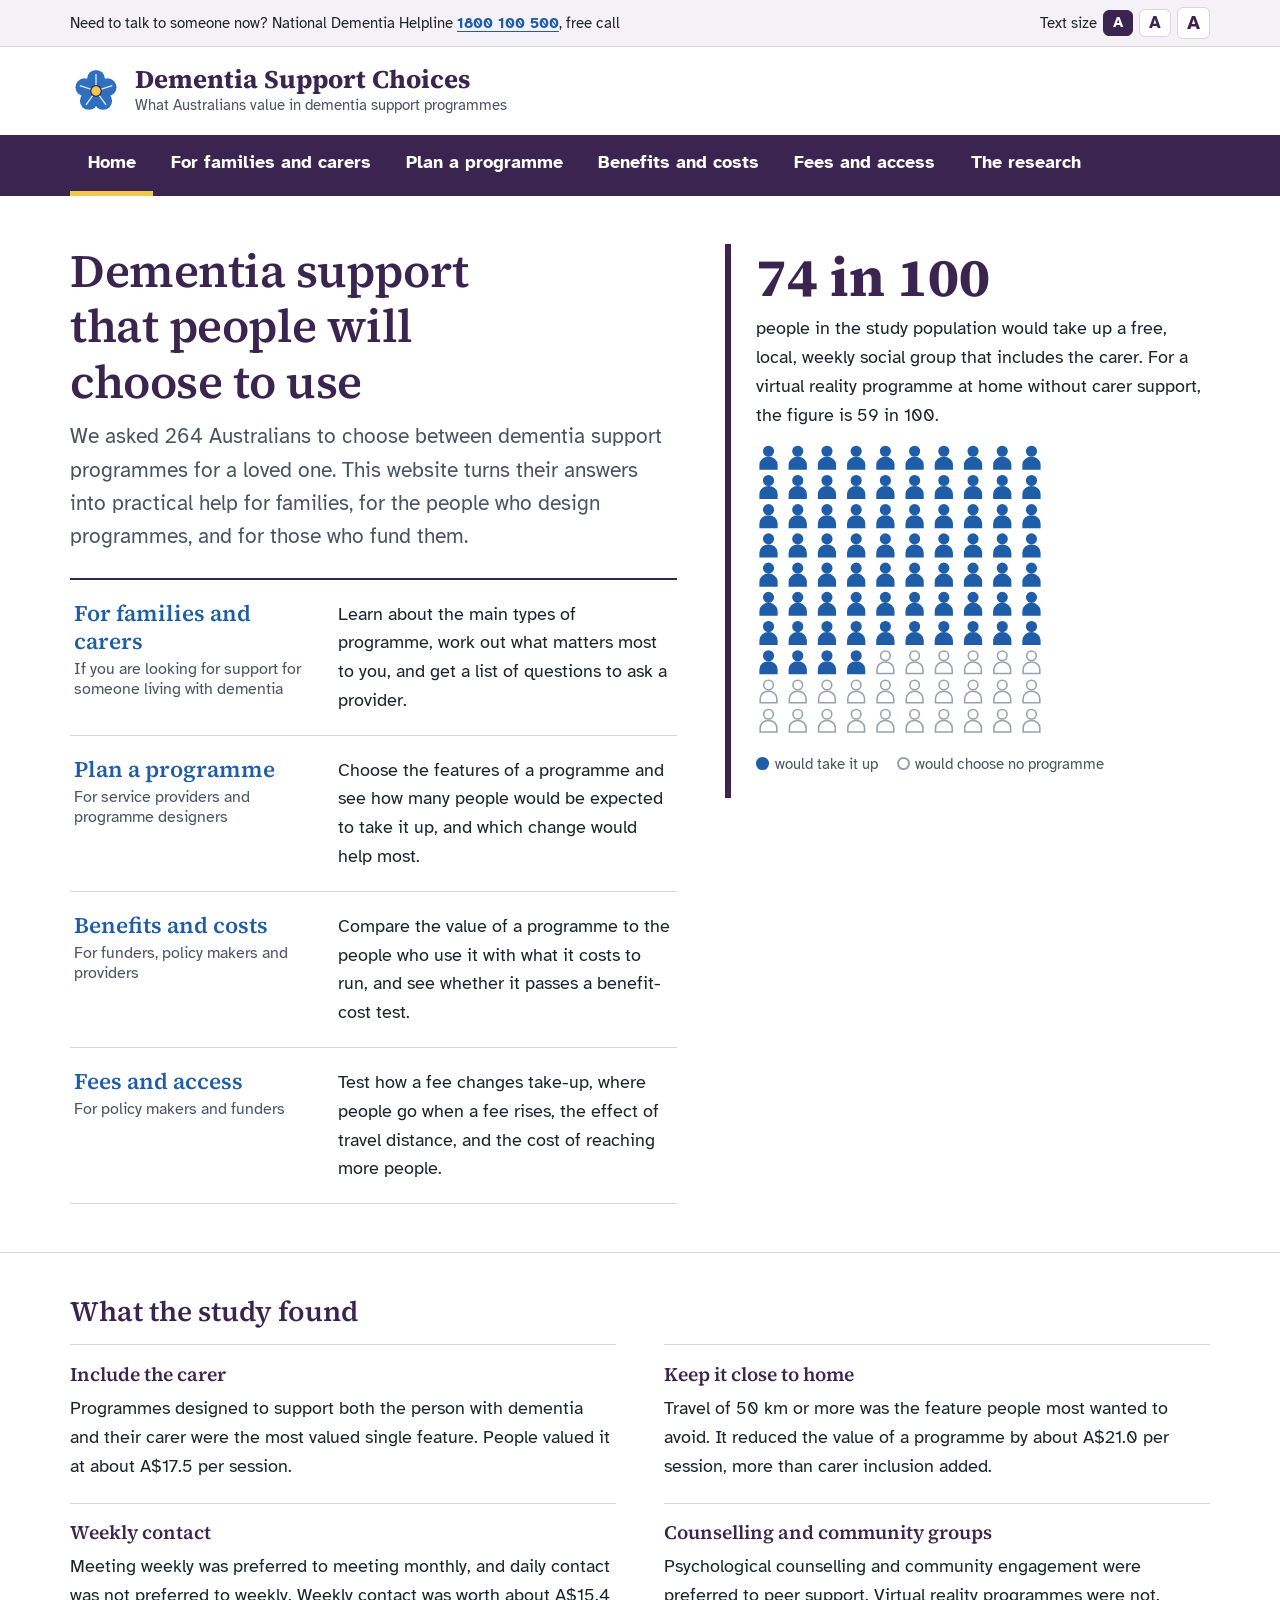
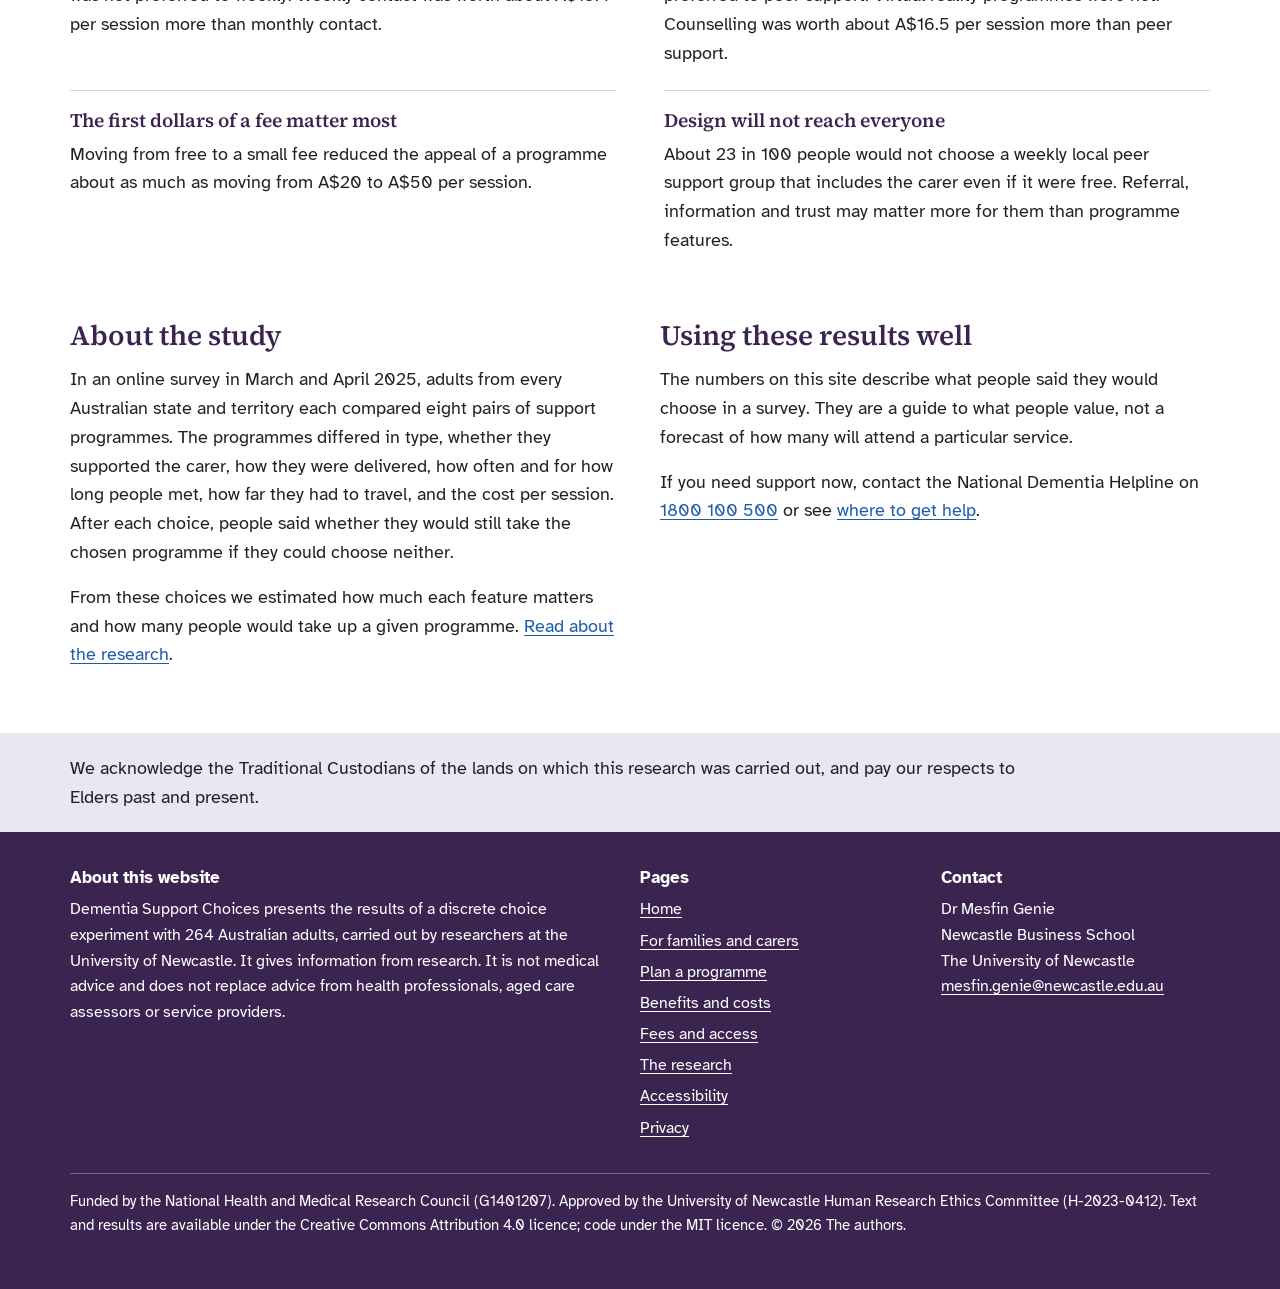
==== index.html @ 5037067f "Add files via upload" ====
<!doctype html>
<html lang="en-AU">
<head>
  <meta charset="utf-8">
  <meta name="viewport" content="width=device-width, initial-scale=1">
  <title>Dementia Support Choices</title>
  <meta name="description" content="Results from an Australian study of what people value in dementia support programmes, with tools for families, service providers and policy makers.">
  <meta name="theme-color" content="#3b2550">
  <meta property="og:title" content="Dementia Support Choices">
  <meta property="og:description" content="Results from an Australian study of what people value in dementia support programmes, with tools for families, service providers and policy makers.">
  <meta property="og:type" content="website">
  <link rel="icon" href="assets/img/favicon.svg" type="image/svg+xml">
  <link rel="preload" href="assets/fonts/atkinson-hyperlegible-latin-400-normal.woff2" as="font" type="font/woff2" crossorigin>
  <link rel="stylesheet" href="assets/css/site.css">
</head>
<body>
  <a class="skip" href="#content">Skip to main content</a>
  <div class="helpbar">
    <div class="wrap">
      <span>Need to talk to someone now? National Dementia Helpline <a href="tel:1800100500">1800 100 500</a>, free call</span>
      <div class="textsize" role="group" aria-label="Text size">
        <span>Text size</span>
        <button type="button" data-size="standard" aria-pressed="true" aria-label="Standard text size">A</button>
        <button type="button" data-size="large" aria-pressed="false" aria-label="Larger text">A</button>
        <button type="button" data-size="largest" aria-pressed="false" aria-label="Largest text">A</button>
      </div>
    </div>
  </div>
  <header class="masthead">
    <div class="wrap">
      <a class="brand" href="index.html">
        <svg xmlns="http://www.w3.org/2000/svg" viewBox="0 0 64 64" aria-hidden="true" focusable="false">
  <g transform="translate(32 32)">
    <g fill="#2f6fbf">
      <circle cx="0" cy="-15" r="11"/>
      <circle cx="14.27" cy="-4.64" r="11"/>
      <circle cx="8.82" cy="12.14" r="11"/>
      <circle cx="-8.82" cy="12.14" r="11"/>
      <circle cx="-14.27" cy="-4.64" r="11"/>
    </g>
    <g stroke="#ffffff" stroke-width="1.6" fill="none" opacity="0.85">
      <path d="M0 -6 L0 -21"/><path d="M5.7 -1.9 L20 -6.5"/><path d="M3.5 4.9 L12.3 17"/><path d="M-3.5 4.9 L-12.3 17"/><path d="M-5.7 -1.9 L-20 -6.5"/>
    </g>
    <circle r="6.5" fill="#f2c94c" stroke="#3b2550" stroke-width="1.5"/>
  </g>
</svg>

        <span><span class="brand-name">Dementia Support Choices</span>
        <span class="brand-sub">What Australians value in dementia support programmes</span></span>
      </a>
    </div>
  </header>
  <nav class="mainnav" aria-label="Main">
    <div class="wrap">
      <ul>
        <li><a href="index.html" aria-current="page">Home</a></li>
        <li><a href="families.html">For families and carers</a></li>
        <li><a href="plan.html">Plan a programme</a></li>
        <li><a href="value.html">Benefits and costs</a></li>
        <li><a href="fees.html">Fees and access</a></li>
        <li><a href="research.html">The research</a></li>
      </ul>
    </div>
  </nav>
  <main id="content" tabindex="-1">
    <noscript><div class="wrap"><p class="noscript">The calculators on this site need JavaScript. The written information can be read without it.</p></div></noscript>
    <div class="hero">
      <div class="wrap">
        <div>
          <h1>Dementia support that people will choose to use</h1>
          <p class="lead">We asked 264 Australians to choose between dementia support programmes for a loved one. This website turns their answers into practical help for families, for the people who design programmes, and for those who fund them.</p>
          <ul class="paths">
            <li><a href="families.html"><span class="path-title">For families and carers<span class="path-who">If you are looking for support for someone living with dementia</span></span><span>Learn about the main types of programme, work out what matters most to you, and get a list of questions to ask a provider.</span></a></li>
            <li><a href="plan.html"><span class="path-title">Plan a programme<span class="path-who">For service providers and programme designers</span></span><span>Choose the features of a programme and see how many people would be expected to take it up, and which change would help most.</span></a></li>
            <li><a href="value.html"><span class="path-title">Benefits and costs<span class="path-who">For funders, policy makers and providers</span></span><span>Compare the value of a programme to the people who use it with what it costs to run, and see whether it passes a benefit-cost test.</span></a></li>
            <li><a href="fees.html"><span class="path-title">Fees and access<span class="path-who">For policy makers and funders</span></span><span>Test how a fee changes take-up, where people go when a fee rises, the effect of travel distance, and the cost of reaching more people.</span></a></li>
          </ul>
        </div>
        <div class="hero-figure" aria-live="polite">
          <div class="figure-number" id="hero-number">&nbsp;</div>
          <p id="hero-text">Loading the study results.</p>
          <div id="hero-array"></div>
          <p class="icon-key"><span class="yes">would take it up</span><span class="no">would choose no programme</span></p>
        </div>
      </div>
    </div>
    <div class="wrap">
      <h2>What the study found</h2>
      <div class="findings" id="findings">
        <div class="finding"><h3>Include the carer</h3><p>Programmes designed to support both the person with dementia and their carer were the most valued single feature.</p></div>
        <div class="finding"><h3>Keep it close to home</h3><p>Travel of 50 km or more was the feature people most wanted to avoid.</p></div>
        <div class="finding"><h3>Weekly contact</h3><p>Meeting weekly was preferred to meeting monthly, and daily contact was not preferred to weekly.</p></div>
        <div class="finding"><h3>Counselling and community groups</h3><p>Psychological counselling and community engagement were preferred to peer support. Virtual reality programmes were not.</p></div>
        <div class="finding"><h3>The first dollars of a fee matter most</h3><p>Moving from free to a small fee reduced the appeal of a programme about as much as moving from A$20 to A$50 per session.</p></div>
        <div class="finding"><h3>Design will not reach everyone</h3><p>About one in five people would not choose a programme even if it were free, whatever its features.</p></div>
      </div>
      <div class="twocol">
        <div class="prose">
          <h2>About the study</h2>
          <p>In an online survey in March and April 2025, adults from every Australian state and territory each compared eight pairs of support programmes. The programmes differed in type, whether they supported the carer, how they were delivered, how often and for how long people met, how far they had to travel, and the cost per session. After each choice, people said whether they would still take the chosen programme if they could choose neither.</p>
          <p>From these choices we estimated how much each feature matters and how many people would take up a given programme. <a href="research.html">Read about the research</a>.</p>
        </div>
        <div class="prose">
          <h2>Using these results well</h2>
          <p>The numbers on this site describe what people said they would choose in a survey. They are a guide to what people value, not a forecast of how many will attend a particular service.</p>
          <p>If you need support now, contact the National Dementia Helpline on <a href="tel:1800100500">1800 100 500</a> or see <a href="families.html#help">where to get help</a>.</p>
        </div>
      </div>
    </div>
  </main>
  <div class="acknowledgement">
    <div class="wrap">
      <p>We acknowledge the Traditional Custodians of the lands on which this research was carried out, and pay our respects to Elders past and present.</p>
    </div>
  </div>
  <footer class="site">
    <div class="wrap">
      <div>
        <h2>About this website</h2>
        <p>Dementia Support Choices presents the results of a discrete choice experiment with 264 Australian adults, carried out by researchers at the University of Newcastle. It gives information from research. It is not medical advice and does not replace advice from health professionals, aged care assessors or service providers.</p>
      </div>
      <div>
        <h2>Pages</h2>
        <ul>
          <li><a href="index.html">Home</a></li>
          <li><a href="families.html">For families and carers</a></li>
          <li><a href="plan.html">Plan a programme</a></li>
          <li><a href="value.html">Benefits and costs</a></li>
          <li><a href="fees.html">Fees and access</a></li>
          <li><a href="research.html">The research</a></li>
          <li><a href="accessibility.html">Accessibility</a></li>
          <li><a href="privacy.html">Privacy</a></li>
        </ul>
      </div>
      <div>
        <h2>Contact</h2>
        <p>Dr Mesfin Genie<br>Newcastle Business School<br>The University of Newcastle<br><a href="mailto:mesfin.genie@newcastle.edu.au">mesfin.genie@newcastle.edu.au</a></p>
      </div>
      <p class="legal">Funded by the National Health and Medical Research Council (G1401207). Approved by the University of Newcastle Human Research Ethics Committee (H-2023-0412). Text and results are available under the Creative Commons Attribution 4.0 licence; code under the MIT licence. &copy; <span data-year>2026</span> The authors.</p>
    </div>
  </footer>
  <script type="module" src="assets/js/home.js"></script>
</body>
</html>
---- assets/css/site.css ----
/* Dementia Support Choices
   Type: Atkinson Hyperlegible (body, designed for low-vision readers) and
   Source Serif 4 (headings). Both self-hosted under the SIL Open Font Licence. */

@font-face { font-family: "Atkinson Hyperlegible"; font-style: normal; font-weight: 400; font-display: swap;
  src: url("../fonts/atkinson-hyperlegible-latin-400-normal.woff2") format("woff2"); }
@font-face { font-family: "Atkinson Hyperlegible"; font-style: italic; font-weight: 400; font-display: swap;
  src: url("../fonts/atkinson-hyperlegible-latin-400-italic.woff2") format("woff2"); }
@font-face { font-family: "Atkinson Hyperlegible"; font-style: normal; font-weight: 700; font-display: swap;
  src: url("../fonts/atkinson-hyperlegible-latin-700-normal.woff2") format("woff2"); }
@font-face { font-family: "Source Serif 4"; font-style: normal; font-weight: 600; font-display: swap;
  src: url("../fonts/source-serif-4-latin-600-normal.woff2") format("woff2"); }
@font-face { font-family: "Source Serif 4"; font-style: normal; font-weight: 700; font-display: swap;
  src: url("../fonts/source-serif-4-latin-700-normal.woff2") format("woff2"); }

:root {
  color-scheme: light;
  --ink: #1f2329;
  --ink-2: #4b5261;
  --muted: #5f6673;
  --paper: #ffffff;
  --wash: #f4f2f7;
  --wash-2: #ebe7f1;
  --line: #d9d5e0;
  --plum: #3b2550;
  --plum-2: #5a3e78;
  --blue: #1f5da8;
  --blue-dark: #164884;
  --tint: #e6eef8;
  --flower: #f2c94c;
  --focus: #ffbf47;
  --good: #1e7a4f;
  --warn: #8a5a00;
  --s1: #2a6bc4;   /* MNL */
  --s2: #d1621f;   /* MXL-R */
  --s3: #18a078;   /* piecewise cost */
  --radius: 6px;
  --measure: 70ch;
  --body: "Atkinson Hyperlegible", "Segoe UI", Arial, sans-serif;
  --serif: "Source Serif 4", Georgia, "Times New Roman", serif;
}

html { font-size: 100%; -webkit-text-size-adjust: 100%; }
html[data-text="large"] { font-size: 112.5%; }
html[data-text="largest"] { font-size: 125%; }

*, *::before, *::after { box-sizing: border-box; }
body {
  margin: 0; background: var(--paper); color: var(--ink);
  font-family: var(--body); font-size: 1.125rem; line-height: 1.6;
}
img, svg { max-width: 100%; }

h1, h2, h3 { font-family: var(--serif); color: var(--plum); line-height: 1.2; font-weight: 600; }
h1 { font-size: 2.5rem; margin: 0 0 0.6rem; letter-spacing: -0.01em; }
h2 { font-size: 1.75rem; margin: 2.6rem 0 0.8rem; }
h3 { font-size: 1.3rem; margin: 1.8rem 0 0.5rem; }
h4 { font-size: 1.125rem; margin: 1.4rem 0 0.3rem; }
p, ul, ol { margin: 0 0 1rem; }
li + li { margin-top: 0.35rem; }
strong { font-weight: 700; }

a { color: var(--blue); text-decoration: underline; text-underline-offset: 0.18em; text-decoration-thickness: 1px; }
a:hover { color: var(--blue-dark); text-decoration-thickness: 3px; }
:focus-visible { outline: 3px solid var(--ink); outline-offset: 0; box-shadow: 0 0 0 6px var(--focus); }
a:focus-visible { background: var(--focus); color: var(--ink); text-decoration: none; box-shadow: 0 4px 0 var(--ink); outline: none; }

.skip { position: absolute; left: -9999px; top: 0; background: var(--focus); color: var(--ink); padding: 0.6rem 1rem; z-index: 10; }
.skip:focus { left: 0.5rem; top: 0.5rem; }

.wrap { max-width: 1180px; margin: 0 auto; padding: 0 1.25rem; }
.prose { max-width: var(--measure); }
.lead { font-size: 1.3rem; color: var(--ink-2); max-width: 62ch; }
.small { font-size: 0.95rem; }
.muted { color: var(--muted); }
.visually-hidden { position: absolute !important; width: 1px; height: 1px; overflow: hidden; clip: rect(0 0 0 0); white-space: nowrap; }

/* ---------------------------------------------------------------- top of page */
.helpbar { background: var(--wash); border-bottom: 1px solid var(--line); font-size: 0.95rem; }
.helpbar .wrap { display: flex; flex-wrap: wrap; gap: 0.4rem 1.5rem; justify-content: space-between; align-items: center; padding-top: 0.45rem; padding-bottom: 0.45rem; }
.helpbar a { font-weight: 700; }
.textsize { display: flex; align-items: center; gap: 0.4rem; }
.textsize button {
  font: inherit; font-weight: 700; color: var(--plum); background: var(--paper);
  border: 1px solid var(--line); border-radius: var(--radius); padding: 0.1rem 0.55rem; cursor: pointer; line-height: 1.4;
}
.textsize button[aria-pressed="true"] { background: var(--plum); color: #fff; border-color: var(--plum); }
.textsize button:nth-of-type(2) { font-size: 1.1em; }
.textsize button:nth-of-type(3) { font-size: 1.25em; }

.masthead .wrap { display: flex; align-items: center; gap: 1rem; padding-top: 1.1rem; padding-bottom: 1.1rem; }
.brand { display: flex; align-items: center; gap: 0.8rem; text-decoration: none; color: var(--plum); }
.brand:hover { color: var(--plum); }
.brand svg { width: 52px; height: 52px; flex: none; }
.brand-name { font-family: var(--serif); font-size: 1.6rem; font-weight: 700; line-height: 1.1; display: block; }
.brand-sub { font-size: 0.95rem; color: var(--ink-2); display: block; }

.mainnav { background: var(--plum); }
.mainnav ul { list-style: none; margin: 0; padding: 0; display: flex; flex-wrap: wrap; }
.mainnav li + li { margin-top: 0; }
.mainnav a {
  display: block; color: #fff; text-decoration: none; font-weight: 700; padding: 0.85rem 1.1rem;
  border-bottom: 5px solid transparent;
}
.mainnav a:hover { background: var(--plum-2); color: #fff; }
.mainnav a[aria-current="page"] { border-bottom-color: var(--flower); }
.mainnav a:focus-visible { background: var(--focus); color: var(--ink); box-shadow: none; border-bottom-color: var(--ink); }

/* ---------------------------------------------------------------- page heading band */
.pagehead { background: var(--wash); border-bottom: 1px solid var(--line); }
.pagehead .wrap { padding-top: 2.2rem; padding-bottom: 2rem; }
.crumbs { font-size: 0.95rem; margin-bottom: 0.8rem; color: var(--ink-2); }
.crumbs a { color: var(--ink-2); }
.audience { display: inline-block; font-weight: 700; color: var(--plum-2); margin-bottom: 0.4rem; }

main { display: block; padding-bottom: 3rem; }
section { scroll-margin-top: 1rem; }

/* ---------------------------------------------------------------- home */
.hero { border-bottom: 1px solid var(--line); }
.hero .wrap { display: grid; grid-template-columns: minmax(0, 1.25fr) minmax(0, 1fr); gap: 3rem; padding-top: 3rem; padding-bottom: 3rem; align-items: start; }
.hero h1 { font-size: 2.9rem; max-width: 18ch; }
.hero-figure { border-left: 6px solid var(--plum); padding: 0.4rem 0 0.4rem 1.6rem; }
.hero-figure .figure-number { font-family: var(--serif); font-size: 3.4rem; color: var(--plum); line-height: 1; font-weight: 700; }
.hero-figure p { margin-top: 0.6rem; }

.paths { list-style: none; padding: 0; margin: 1.5rem 0 0; border-top: 2px solid var(--plum); }
.paths li { margin: 0; border-bottom: 1px solid var(--line); }
.paths a { display: grid; grid-template-columns: 15rem 1fr; gap: 1.5rem; padding: 1.25rem 0.25rem; text-decoration: none; color: var(--ink); }
.paths a:hover { background: var(--wash); }
.paths a:hover .path-title { text-decoration: underline; }
.path-title { font-family: var(--serif); font-size: 1.4rem; color: var(--blue); font-weight: 600; line-height: 1.25; }
.path-who { display: block; font-family: var(--body); font-size: 1rem; color: var(--ink-2); font-weight: 400; margin-top: 0.2rem; }

.findings { display: grid; grid-template-columns: repeat(2, minmax(0, 1fr)); gap: 0 3rem; margin-top: 1rem; }
.finding { border-top: 1px solid var(--line); padding: 1.1rem 0 0.4rem; }
.finding h3 { margin-top: 0; font-size: 1.2rem; }

/* ---------------------------------------------------------------- general blocks */
.callout { background: var(--wash); border-left: 6px solid var(--plum); padding: 1.1rem 1.4rem; margin: 1.5rem 0; max-width: var(--measure); }
.callout > :last-child { margin-bottom: 0; }
.callout h2, .callout h3 { margin-top: 0; }
.note { border-left: 6px solid var(--blue); background: var(--tint); padding: 0.9rem 1.2rem; margin: 1.2rem 0; }
.note > :last-child { margin-bottom: 0; }
.warning { border-left: 6px solid var(--warn); background: #fbf3e2; padding: 0.9rem 1.2rem; margin: 1rem 0; }
.warning > :last-child { margin-bottom: 0; }

.twocol { display: grid; grid-template-columns: minmax(0, 1fr) minmax(0, 1fr); gap: 2.5rem; }
.toc { border: 1px solid var(--line); border-radius: var(--radius); padding: 1rem 1.3rem; margin: 1.5rem 0; max-width: 34rem; }
.toc h2 { font-size: 1.15rem; margin: 0 0 0.4rem; font-family: var(--body); color: var(--ink); font-weight: 700; }
.toc ol { margin: 0; padding-left: 1.3rem; }

.btn {
  display: inline-block; font: inherit; font-weight: 700; cursor: pointer; text-decoration: none;
  border-radius: var(--radius); padding: 0.65rem 1.2rem; border: 2px solid var(--blue);
  background: var(--blue); color: #fff; line-height: 1.3;
}
.btn:hover { background: var(--blue-dark); border-color: var(--blue-dark); color: #fff; }
.btn.secondary { background: var(--paper); color: var(--blue); }
.btn.secondary:hover { background: var(--tint); color: var(--blue-dark); }
.btn:disabled { opacity: 0.5; cursor: not-allowed; }
.btnrow { display: flex; flex-wrap: wrap; gap: 0.8rem; margin: 1.2rem 0; }

/* ---------------------------------------------------------------- tables */
.table-scroll { overflow-x: auto; margin: 1rem 0 1.5rem; }
table { border-collapse: collapse; width: 100%; font-size: 1rem; }
caption { text-align: left; font-weight: 700; padding-bottom: 0.5rem; color: var(--ink); }
th, td { text-align: left; padding: 0.55rem 0.7rem; border-bottom: 1px solid var(--line); vertical-align: top; }
thead th { border-bottom: 2px solid var(--plum); color: var(--plum); }
td.num, th.num { text-align: right; font-variant-numeric: tabular-nums; white-space: nowrap; }
tbody tr:hover { background: var(--wash); }
.status-ok { color: var(--good); font-weight: 700; }
.status-no { color: #a3262a; font-weight: 700; }

/* ---------------------------------------------------------------- forms and tools */
.tool { display: grid; grid-template-columns: 22rem minmax(0, 1fr); gap: 2.5rem; align-items: start; margin-top: 2rem; }
.panel { border: 1px solid var(--line); border-radius: var(--radius); padding: 1.2rem 1.3rem; background: var(--paper); }
.panel h2 { font-size: 1.35rem; margin: 0 0 0.8rem; }
.controls { position: sticky; top: 1rem; background: var(--wash); border-color: var(--wash-2); }
.field { margin-bottom: 1rem; }
.field > label, .field > .label, fieldset legend { display: block; font-weight: 700; margin-bottom: 0.3rem; }
.hint { display: block; font-size: 0.95rem; color: var(--ink-2); margin-bottom: 0.3rem; }
select, input[type="number"], input[type="text"] {
  font: inherit; width: 100%; min-height: 2.9rem; padding: 0.4rem 0.6rem; color: var(--ink);
  border: 2px solid var(--ink-2); border-radius: var(--radius); background: var(--paper);
}
select:focus-visible, input:focus-visible { outline: 3px solid var(--focus); outline-offset: 0; box-shadow: inset 0 0 0 2px var(--ink); }
input[type="range"] { width: 100%; accent-color: var(--plum); min-height: 2.2rem; }
fieldset { border: 0; padding: 0; margin: 0 0 1.4rem; min-width: 0; }
.choices { display: flex; flex-wrap: wrap; gap: 0.5rem; }
.choices label {
  display: flex; align-items: center; gap: 0.5rem; border: 2px solid var(--line); border-radius: var(--radius);
  padding: 0.45rem 0.8rem; cursor: pointer; background: var(--paper); font-weight: 400;
}
.choices input { width: 1.25rem; height: 1.25rem; accent-color: var(--plum); margin: 0; }
.choices label:has(input:checked) { border-color: var(--plum); background: var(--wash); font-weight: 700; }
.choices label:has(input:focus-visible) { outline: 3px solid var(--focus); box-shadow: 0 0 0 1px var(--ink); }
.pricevalue { font-weight: 700; font-size: 1.2rem; color: var(--plum); }
.feasibility { font-size: 0.95rem; color: var(--warn); margin-top: 0.3rem; }

.readout { display: grid; grid-template-columns: minmax(0, 1fr) 15rem; gap: 2rem; align-items: center; border-bottom: 1px solid var(--line); padding-bottom: 1.5rem; }
.readout-number { font-family: var(--serif); font-size: 4rem; font-weight: 700; color: var(--plum); line-height: 1; }
.readout-label { font-size: 1.2rem; margin-top: 0.4rem; }
.readout .range { color: var(--ink-2); }
.icon-array { width: 100%; height: auto; max-width: 18rem; }
.icon-key { display: flex; gap: 1.2rem; font-size: 0.95rem; color: var(--ink-2); margin-top: 0.4rem; flex-wrap: wrap; }
.icon-key span::before { content: ""; display: inline-block; width: 0.8rem; height: 0.8rem; border-radius: 50%; margin-right: 0.35rem; vertical-align: -0.05rem; }
.icon-key .yes::before { background: var(--blue); }
.icon-key .no::before { border: 2px solid #9aa1ad; }

.stats { display: grid; grid-template-columns: repeat(3, minmax(0, 1fr)); gap: 0; margin: 1.5rem 0; border-top: 1px solid var(--line); }
.stat { padding: 0.9rem 1rem 0.9rem 0; border-bottom: 1px solid var(--line); }
.stat + .stat { padding-left: 1rem; border-left: 1px solid var(--line); }
.stat dt { font-size: 0.95rem; color: var(--ink-2); }
.stat dd { margin: 0.15rem 0 0; font-size: 1.5rem; font-weight: 700; color: var(--ink); }
.stat dd small { display: block; font-size: 0.9rem; font-weight: 400; color: var(--ink-2); }

details { border-top: 1px solid var(--line); padding: 0.7rem 0; max-width: var(--measure); }
details:last-of-type { border-bottom: 1px solid var(--line); }
summary { cursor: pointer; font-weight: 700; color: var(--blue); }
summary:hover { text-decoration: underline; }
details[open] summary { margin-bottom: 0.6rem; }

.changes { list-style: none; padding: 0; margin: 0.5rem 0 1rem; }
.changes li { display: grid; grid-template-columns: minmax(0, 1fr) 6.5rem 7.5rem; gap: 1rem; align-items: center; padding: 0.55rem 0; border-bottom: 1px solid var(--line); margin: 0; }
.changes .gain { font-weight: 700; text-align: right; font-variant-numeric: tabular-nums; }
.changes button { font: inherit; font-size: 0.95rem; }

/* ---------------------------------------------------------------- charts */
.chart { position: relative; margin: 0.6rem 0 0.4rem; }
.chart svg { display: block; width: 100%; height: auto; overflow: visible; font-family: var(--body); }
.chart .axis text { fill: var(--ink-2); font-size: 13px; }
.chart .axis line, .chart .axis path { stroke: #b9bec8; }
.chart .grid line { stroke: #ebedf0; }
.chart .axis-title { fill: var(--ink-2); font-size: 13px; }
.chart .marker-line { stroke: var(--plum); stroke-width: 1.5; stroke-dasharray: 4 3; }
.legend { display: flex; flex-wrap: wrap; gap: 0.5rem 1.4rem; list-style: none; padding: 0; margin: 0.2rem 0 0.2rem; font-size: 0.95rem; }
.legend li { margin: 0; display: flex; align-items: center; gap: 0.45rem; }
.legend svg { width: 30px; height: 12px; }
.tooltip {
  position: absolute; pointer-events: none; background: var(--paper); border: 1px solid var(--ink-2);
  border-radius: var(--radius); padding: 0.45rem 0.65rem; font-size: 0.9rem; line-height: 1.4; box-shadow: 0 2px 8px rgba(31, 35, 41, 0.18);
  white-space: nowrap; z-index: 5;
}
.tooltip[hidden] { display: none; }
.tooltip b { color: var(--ink); }
.swatch { display: inline-block; width: 0.75rem; height: 0.75rem; border-radius: 2px; margin-right: 0.35rem; vertical-align: -0.05rem; }

/* ---------------------------------------------------------------- footer */
.acknowledgement { background: var(--wash-2); }
.acknowledgement .wrap { padding-top: 1.3rem; padding-bottom: 1.3rem; max-width: 1180px; }
.acknowledgement p { margin: 0; max-width: 80ch; }
footer.site { background: var(--plum); color: #fff; font-size: 1rem; }
footer.site .wrap { padding-top: 2.2rem; padding-bottom: 2.2rem; display: grid; grid-template-columns: 2fr 1fr 1fr; gap: 2rem; }
footer.site h2 { color: #fff; font-family: var(--body); font-size: 1.05rem; font-weight: 700; margin: 0 0 0.6rem; }
footer.site a { color: #fff; }
footer.site a:focus-visible { color: var(--ink); }
footer.site ul { list-style: none; padding: 0; margin: 0; }
footer.site .legal { grid-column: 1 / -1; border-top: 1px solid rgba(255, 255, 255, 0.3); padding-top: 1rem; font-size: 0.92rem; }

.noscript { background: #fbf3e2; border: 1px solid var(--warn); padding: 1rem; margin: 1rem 0; }
.error { border-left: 6px solid #a3262a; background: #fbeaea; padding: 1rem 1.2rem; margin: 1rem 0; }

/* ---------------------------------------------------------------- responsive */
@media (max-width: 960px) {
  .hero .wrap, .tool, .twocol, .findings { grid-template-columns: minmax(0, 1fr); }
  .controls { position: static; }
  .paths a { grid-template-columns: minmax(0, 1fr); gap: 0.3rem; }
  footer.site .wrap { grid-template-columns: minmax(0, 1fr); }
}
@media (max-width: 640px) {
  body { font-size: 1.0625rem; }
  h1, .hero h1 { font-size: 2rem; }
  h2 { font-size: 1.5rem; }
  .brand-name { font-size: 1.3rem; }
  .brand svg { width: 42px; height: 42px; }
  .readout { grid-template-columns: minmax(0, 1fr); }
  .readout-number { font-size: 3.2rem; }
  .stats { grid-template-columns: minmax(0, 1fr); }
  .stat + .stat { padding-left: 0; border-left: 0; }
  .mainnav a { padding: 0.7rem 0.75rem; }
  .changes li { grid-template-columns: minmax(0, 1fr) 5rem; }
  .changes li button { grid-column: 1 / -1; justify-self: start; }
}
@media (prefers-reduced-motion: reduce) { * { scroll-behavior: auto !important; transition: none !important; } }

/* ---------------------------------------------------------------- print */
@media print {
  .helpbar, .mainnav, .controls, .btnrow, .no-print, footer.site, .acknowledgement, .skip { display: none !important; }
  body { font-size: 11pt; }
  .tool { display: block; }
  .pagehead { background: none; border: 0; }
  .pagehead .wrap { padding: 0; }
  a { color: var(--ink); }
  details { border: 0; }
  details:not([open]) { display: none; }
  .print-only { display: block !important; }
  h2 { break-after: avoid; }
  table, .chart, .readout { break-inside: avoid; }
}
.print-only { display: none; }

/* ---------------------------------------------------------------- notifications */
.toasts { position: fixed; right: 1rem; bottom: 1rem; z-index: 50; display: flex; flex-direction: column; gap: 0.6rem; width: min(26rem, calc(100vw - 2rem)); }
.toast {
  display: grid; grid-template-columns: 1.6rem minmax(0, 1fr) 1.8rem; gap: 0.7rem; align-items: start;
  background: var(--paper); color: var(--ink); border: 1px solid var(--line); border-left: 8px solid var(--blue);
  border-radius: var(--radius); padding: 0.8rem 0.6rem 0.8rem 0.8rem; box-shadow: 0 6px 20px rgba(31, 35, 41, 0.22);
  font-size: 1rem; line-height: 1.45; animation: toast-in 0.18s ease-out;
}
.toast.leaving { opacity: 0; transform: translateY(6px); transition: opacity 0.2s, transform 0.2s; }
@keyframes toast-in { from { opacity: 0; transform: translateY(8px); } to { opacity: 1; transform: none; } }
.toast-icon svg { width: 1.5rem; height: 1.5rem; display: block; }
.toast-green { border-left-color: #1e7a4f; } .toast-green .toast-icon svg { fill: #1e7a4f; }
.toast-amber { border-left-color: #e0a100; } .toast-amber .toast-icon svg { fill: #f2b705; }
.toast-red { border-left-color: #b3261e; } .toast-red .toast-icon svg { fill: #b3261e; }
.toast-info { border-left-color: var(--blue); } .toast-info .toast-icon svg { fill: var(--blue); }
.toast p { margin: 0; }
.toast-title { font-weight: 700; }
.toast-level { font-weight: 700; }
.toast-green .toast-level { color: #1e7a4f; } .toast-amber .toast-level { color: #8a5a00; } .toast-red .toast-level { color: #b3261e; } .toast-info .toast-level { color: var(--blue); }
.toast-msg { color: var(--ink-2); margin-top: 0.15rem !important; }
.toast-action { display: inline-block; margin-top: 0.45rem; font: inherit; font-weight: 700; color: var(--blue); background: none; border: 0; padding: 0; text-decoration: underline; cursor: pointer; }
.toast-close { font: inherit; font-size: 1.5rem; line-height: 1; background: none; border: 0; color: var(--ink-2); cursor: pointer; padding: 0 0.2rem; border-radius: var(--radius); }
.toast-close:hover { color: var(--ink); background: var(--wash); }
@media (prefers-reduced-motion: reduce) { .toast { animation: none; } .toast.leaving { transition: none; } }
@media print { .toasts { display: none; } }

/* ---------------------------------------------------------------- traffic light badges */
.light { display: inline-flex; align-items: center; gap: 0.45rem; font-weight: 700; padding: 0.25rem 0.7rem 0.25rem 0.5rem; border-radius: 999px; font-size: 0.95rem; border: 2px solid; }
.light::before { content: ""; width: 0.85rem; height: 0.85rem; border-radius: 50%; }
.light-green { color: #155f3c; border-color: #1e7a4f; background: #e7f4ec; } .light-green::before { background: #1e7a4f; }
.light-amber { color: #6e4800; border-color: #e0a100; background: #fdf3d9; } .light-amber::before { background: #f2b705; }
.light-red { color: #8c1d17; border-color: #b3261e; background: #fbe9e7; } .light-red::before { background: #b3261e; }
.verdict { border: 2px solid var(--line); border-left-width: 10px; border-radius: var(--radius); padding: 1.1rem 1.3rem; margin: 0 0 1.2rem; }
.verdict h3 { margin: 0.5rem 0 0.4rem; }
.verdict p:last-child { margin-bottom: 0; }
.verdict-green { border-color: #1e7a4f; background: #f3faf6; }
.verdict-amber { border-color: #e0a100; background: #fffaeb; }
.verdict-red { border-color: #b3261e; background: #fdf3f2; }

/* ---------------------------------------------------------------- quick actions */
.quick { display: flex; flex-wrap: wrap; gap: 0.5rem; margin: 0.6rem 0 1.2rem; }
.quick button {
  font: inherit; font-size: 0.98rem; font-weight: 700; color: var(--plum); background: var(--paper);
  border: 2px solid var(--plum-2); border-radius: 999px; padding: 0.35rem 0.9rem; cursor: pointer;
}
.quick button:hover { background: var(--wash); }
.quick button:disabled { opacity: 0.45; cursor: not-allowed; }
.quickbtns { display: flex; flex-wrap: wrap; gap: 0.4rem; margin-top: 0.4rem; }
.quickbtns button { font: inherit; font-size: 0.95rem; border: 2px solid var(--line); background: var(--paper); border-radius: var(--radius); padding: 0.25rem 0.7rem; cursor: pointer; }
.quickbtns button[aria-pressed="true"] { border-color: var(--plum); background: var(--wash); font-weight: 700; }

/* ---------------------------------------------------------------- progress steps */
.progress { border: 1px solid var(--line); border-radius: var(--radius); padding: 0.9rem 1.1rem; margin: 1.4rem 0 0; background: var(--paper); }
.steps-title { font-family: var(--body); font-size: 1.05rem !important; color: var(--ink); margin: 0 0 0.5rem !important; }
.steps { list-style: none; margin: 0; padding: 0; display: flex; flex-wrap: wrap; gap: 0.4rem 1.4rem; }
.steps li { margin: 0; display: flex; align-items: center; gap: 0.45rem; color: var(--ink-2); }
.step-n { display: inline-grid; place-items: center; width: 1.7rem; height: 1.7rem; border-radius: 50%; border: 2px solid #9aa1ad; font-weight: 700; font-size: 0.9rem; color: var(--ink-2); background: var(--paper); }
.steps li.current .step-n { border-color: var(--plum); color: var(--plum); }
.steps li.current { color: var(--ink); font-weight: 700; }
.steps li.done .step-n { background: #1e7a4f; border-color: #1e7a4f; color: transparent; position: relative; }
.steps li.done .step-n::after { content: ""; position: absolute; width: 0.45rem; height: 0.8rem; border: solid #fff; border-width: 0 3px 3px 0; transform: rotate(45deg); top: 0.2rem; left: 0.55rem; }
.step-next { margin: 0.6rem 0 0; font-size: 0.98rem; }
@media print { .progress, .quick { display: none; } }
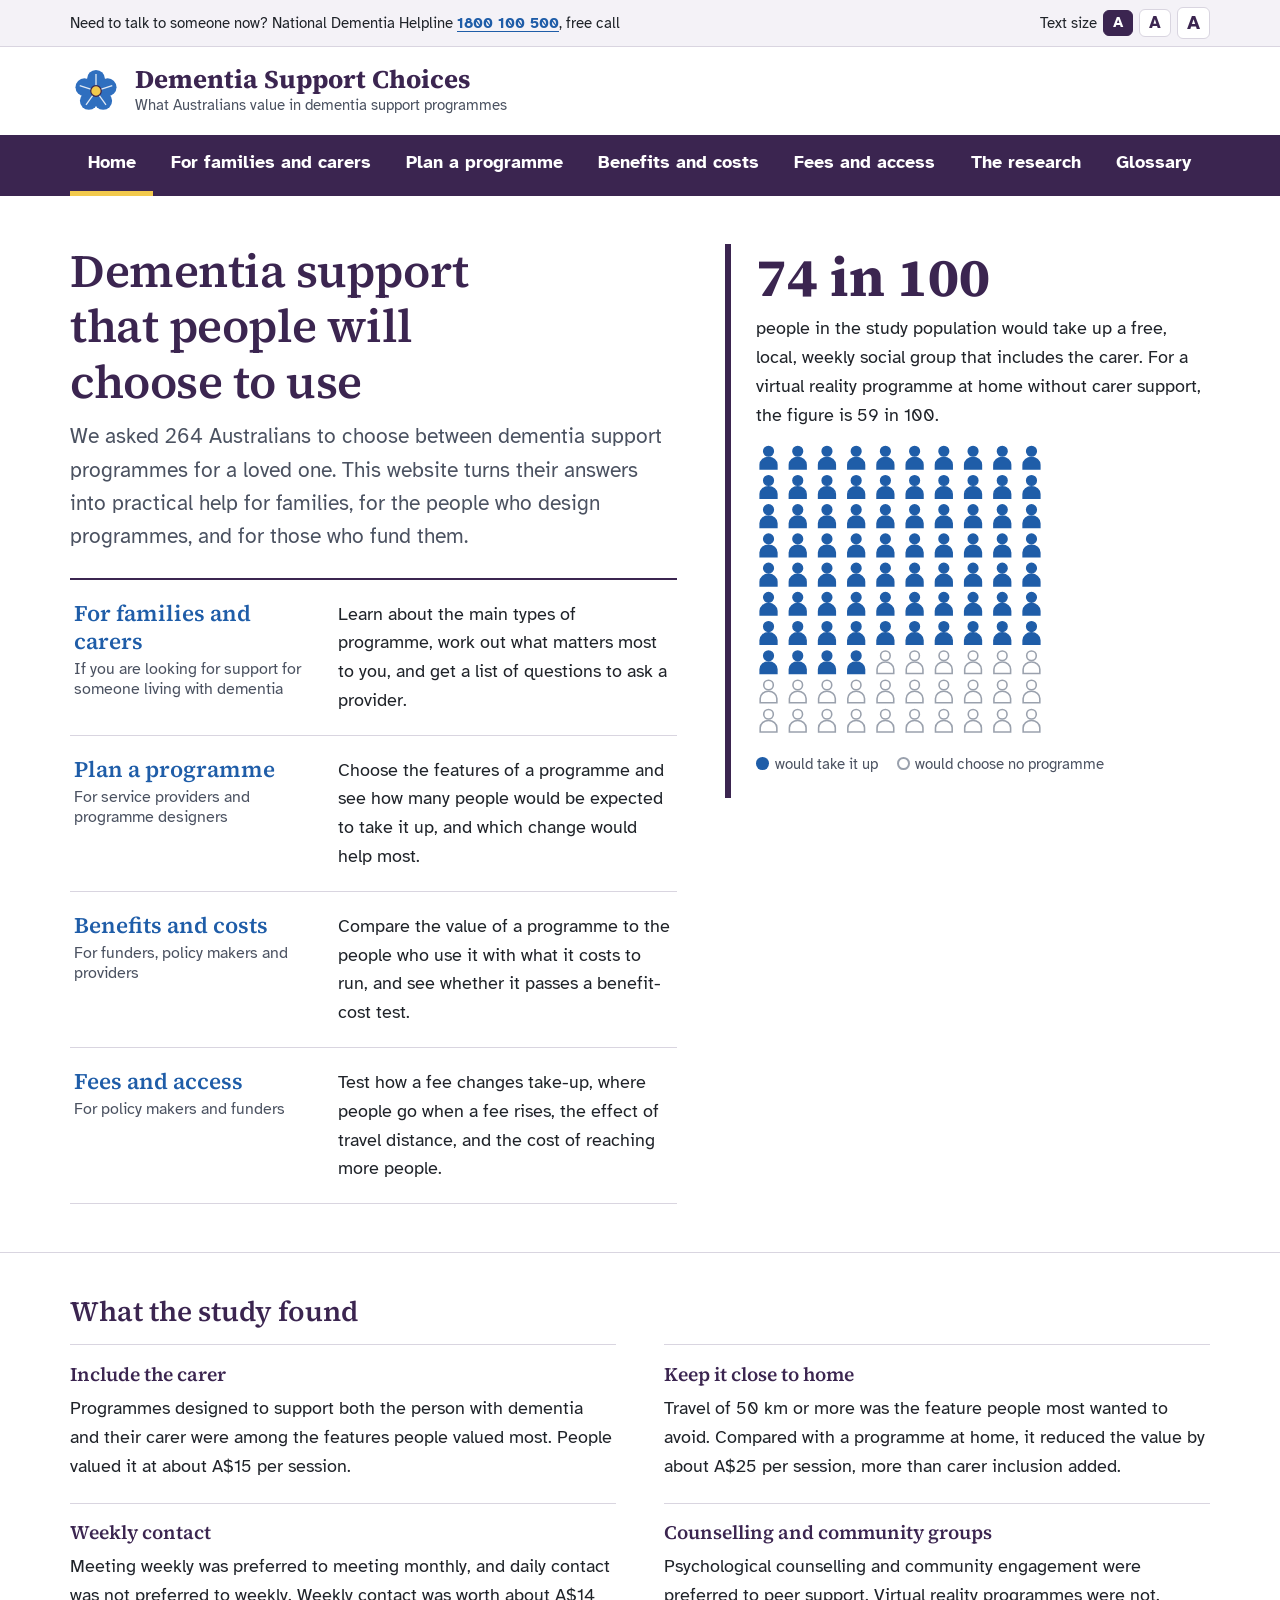
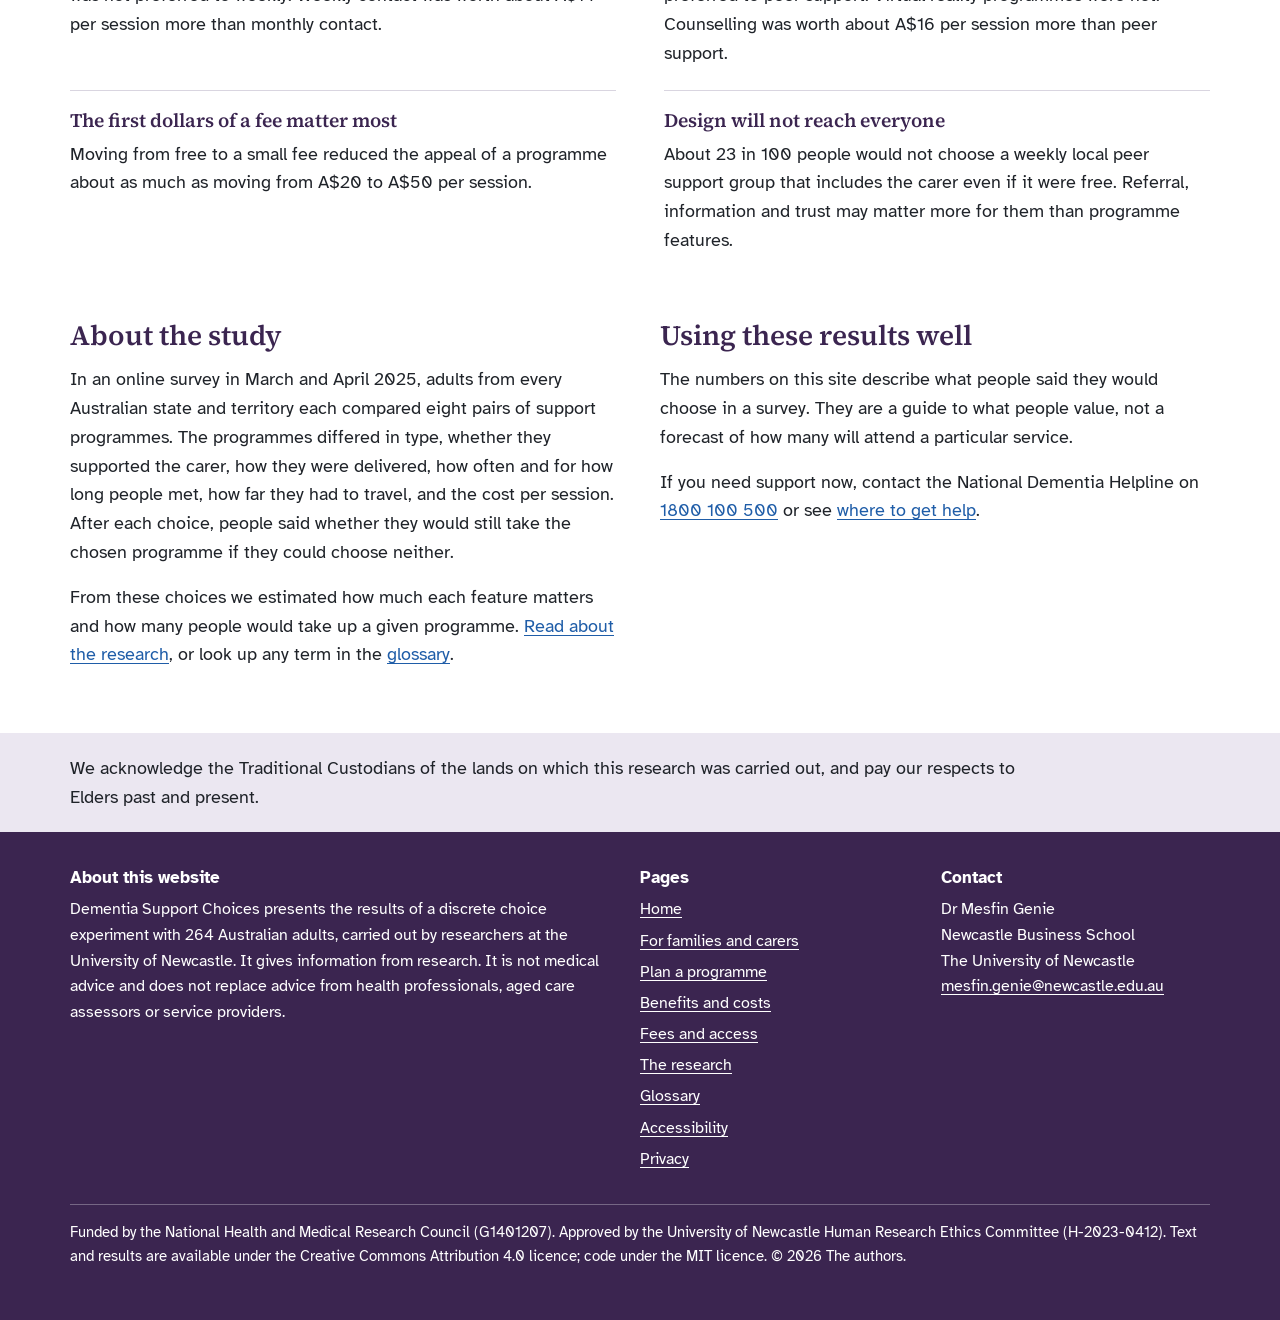
==== commit 93a67e61: "Add files via upload" ====
--- a/index.html
+++ b/index.html
@@ -59,6 +59,7 @@
         <li><a href="value.html">Benefits and costs</a></li>
         <li><a href="fees.html">Fees and access</a></li>
         <li><a href="research.html">The research</a></li>
+        <li><a href="glossary.html">Glossary</a></li>
       </ul>
     </div>
   </nav>
@@ -87,7 +88,7 @@
     <div class="wrap">
       <h2>What the study found</h2>
       <div class="findings" id="findings">
-        <div class="finding"><h3>Include the carer</h3><p>Programmes designed to support both the person with dementia and their carer were the most valued single feature.</p></div>
+        <div class="finding"><h3>Include the carer</h3><p>Programmes designed to support both the person with dementia and their carer were among the features people valued most.</p></div>
         <div class="finding"><h3>Keep it close to home</h3><p>Travel of 50 km or more was the feature people most wanted to avoid.</p></div>
         <div class="finding"><h3>Weekly contact</h3><p>Meeting weekly was preferred to meeting monthly, and daily contact was not preferred to weekly.</p></div>
         <div class="finding"><h3>Counselling and community groups</h3><p>Psychological counselling and community engagement were preferred to peer support. Virtual reality programmes were not.</p></div>
@@ -98,7 +99,7 @@
         <div class="prose">
           <h2>About the study</h2>
           <p>In an online survey in March and April 2025, adults from every Australian state and territory each compared eight pairs of support programmes. The programmes differed in type, whether they supported the carer, how they were delivered, how often and for how long people met, how far they had to travel, and the cost per session. After each choice, people said whether they would still take the chosen programme if they could choose neither.</p>
-          <p>From these choices we estimated how much each feature matters and how many people would take up a given programme. <a href="research.html">Read about the research</a>.</p>
+          <p>From these choices we estimated how much each feature matters and how many people would take up a given programme. <a href="research.html">Read about the research</a>, or look up any term in the <a href="glossary.html">glossary</a>.</p>
         </div>
         <div class="prose">
           <h2>Using these results well</h2>
@@ -128,6 +129,7 @@
           <li><a href="value.html">Benefits and costs</a></li>
           <li><a href="fees.html">Fees and access</a></li>
           <li><a href="research.html">The research</a></li>
+          <li><a href="glossary.html">Glossary</a></li>
           <li><a href="accessibility.html">Accessibility</a></li>
           <li><a href="privacy.html">Privacy</a></li>
         </ul>
--- a/assets/css/site.css
+++ b/assets/css/site.css
@@ -363,3 +363,102 @@
 .steps li.done .step-n::after { content: ""; position: absolute; width: 0.45rem; height: 0.8rem; border: solid #fff; border-width: 0 3px 3px 0; transform: rotate(45deg); top: 0.2rem; left: 0.55rem; }
 .step-next { margin: 0.6rem 0 0; font-size: 0.98rem; }
 @media print { .progress, .quick { display: none; } }
+
+/* ---------------------------------------------------------------- (i) explanations */
+.info {
+  display: inline-grid; place-items: center; width: 1.35rem; height: 1.35rem; margin-left: 0.4rem; padding: 0;
+  border: 2px solid var(--blue); border-radius: 50%; background: var(--paper); color: var(--blue);
+  font: 700 0.8rem/1 Georgia, "Times New Roman", serif; font-style: italic; cursor: pointer; vertical-align: 0.1em;
+}
+.info:hover, .info[aria-expanded="true"] { background: var(--blue); color: #fff; }
+h2 .info, h3 .info { width: 1.25rem; height: 1.25rem; font-size: 0.75rem; vertical-align: 0.2em; }
+.pop {
+  position: absolute; z-index: 60; background: var(--paper); color: var(--ink); border: 1px solid var(--ink-2);
+  border-top: 5px solid var(--blue); border-radius: var(--radius); padding: 0.9rem 2.6rem 0.8rem 1rem;
+  box-shadow: 0 8px 24px rgba(31, 35, 41, 0.2); font-size: 1rem; line-height: 1.5;
+}
+.pop[hidden] { display: none; }
+.pop p { margin: 0 0 0.6rem; }
+.pop .pop-term { font-weight: 700; color: var(--plum); font-size: 1.05rem; }
+.pop .pop-now { background: var(--tint); padding: 0.55rem 0.7rem; border-radius: 4px; }
+.pop .pop-links { margin: 0; font-size: 0.95rem; }
+.pop-close { position: absolute; top: 0.4rem; right: 0.4rem; font: inherit; font-size: 1.5rem; line-height: 1; background: none; border: 0; color: var(--ink-2); cursor: pointer; padding: 0.1rem 0.4rem; border-radius: var(--radius); }
+.pop-close:hover { background: var(--wash); color: var(--ink); }
+.pop.pop-sheet { position: fixed; left: 0.6rem !important; right: 0.6rem; bottom: 0.6rem; top: auto !important; width: auto !important; max-height: 70vh; overflow: auto; }
+
+/* ---------------------------------------------------------------- folding sections */
+details.fold { border-top: 1px solid var(--line); border-bottom: 0; padding: 0; max-width: none; }
+details.fold:last-of-type { border-bottom: 1px solid var(--line); }
+details.fold > summary { list-style: none; display: flex; flex-wrap: wrap; align-items: baseline; gap: 0.2rem 1rem; padding: 1rem 0; color: var(--plum); }
+details.fold > summary::-webkit-details-marker { display: none; }
+details.fold > summary:hover { text-decoration: none; }
+details.fold > summary:hover h2 { text-decoration: underline; text-decoration-thickness: 1px; text-underline-offset: 0.15em; }
+details.fold > summary h2 { margin: 0; font-size: 1.4rem; flex: 1 1 20rem; }
+details.fold > summary::after {
+  content: "Show"; font-family: var(--body); font-size: 0.95rem; font-weight: 700; color: var(--blue);
+  padding-left: 1.3rem; background: no-repeat left center / 0.85rem
+  url("data:image/svg+xml,%3Csvg xmlns='http://www.w3.org/2000/svg' viewBox='0 0 12 12'%3E%3Cpath d='M2 4l4 4 4-4' fill='none' stroke='%231f5da8' stroke-width='2'/%3E%3C/svg%3E");
+}
+details.fold[open] > summary::after { content: "Hide"; background-image: url("data:image/svg+xml,%3Csvg xmlns='http://www.w3.org/2000/svg' viewBox='0 0 12 12'%3E%3Cpath d='M2 8l4-4 4 4' fill='none' stroke='%231f5da8' stroke-width='2'/%3E%3C/svg%3E"); }
+details.fold > summary .fold-hint { flex-basis: 100%; order: 3; font-family: var(--body); font-weight: 400; font-size: 0.98rem; color: var(--ink-2); }
+details.fold[open] > summary { margin-bottom: 0; }
+.fold-body { padding: 0 0 1.4rem; }
+.fold-body > h3:first-child { margin-top: 0.4rem; }
+.folds { margin-top: 1.6rem; }
+
+/* ---------------------------------------------------------------- what this means */
+.meaning { border-left: 6px solid var(--blue); background: var(--tint); padding: 0.9rem 1.2rem; margin: 1.2rem 0; max-width: var(--measure); }
+.meaning h3 { font-family: var(--body); font-size: 1.05rem; color: var(--ink); margin: 0 0 0.35rem; font-weight: 700; }
+.meaning p { margin: 0 0 0.5rem; }
+.meaning p:last-child { margin-bottom: 0; }
+.meaning-green { border-left-color: #1e7a4f; background: #f3faf6; }
+.meaning-amber { border-left-color: #e0a100; background: #fffaeb; }
+.meaning-red { border-left-color: #b3261e; background: #fdf3f2; }
+
+/* ---------------------------------------------------------------- improvement list */
+.improve { list-style: none; margin: 0.4rem 0 1rem; padding: 0; }
+.improve li { display: grid; grid-template-columns: 9.6rem minmax(0, 1fr) 6.8rem 6.6rem; gap: 0.4rem 1rem; align-items: center; padding: 0.65rem 0; border-bottom: 1px solid var(--line); margin: 0; }
+.improve li:first-child { border-top: 1px solid var(--line); }
+.improve .what { font-weight: 700; display: block; }
+.improve .now { color: var(--ink-2); font-size: 0.98rem; }
+.improve .now b { color: var(--ink); }
+.improve .gain { font-weight: 700; text-align: right; font-variant-numeric: tabular-nums; }
+.improve .light { font-size: 0.85rem; padding: 0.15rem 0.55rem 0.15rem 0.4rem; justify-self: start; }
+.improve button { font: inherit; font-size: 0.95rem; padding: 0.35rem 0.8rem; }
+.improve .placeholder { font-size: 0.9rem; color: var(--muted); }
+.spread { display: flex; height: 2.2rem; border: 1px solid var(--ink-2); border-radius: 4px; overflow: hidden; margin: 0.6rem 0 0.4rem; max-width: 40rem; }
+.spread span { display: flex; align-items: center; justify-content: center; color: #fff; font-weight: 700; font-size: 0.95rem; white-space: nowrap; overflow: hidden; }
+.spread .s-likely { background: #1f5da8; }
+.spread .s-unsure { background: #8fb0d9; color: var(--ink); }
+.spread .s-unlikely { background: #f4f2f7; color: var(--ink); background-image: repeating-linear-gradient(45deg, transparent 0 6px, #d9d5e0 6px 8px); }
+.spread-key { display: flex; flex-wrap: wrap; gap: 0.3rem 1.2rem; font-size: 0.95rem; color: var(--ink-2); list-style: none; padding: 0; margin: 0 0 1rem; }
+.spread-key li { margin: 0; }
+.spread-key i { display: inline-block; width: 0.85rem; height: 0.85rem; margin-right: 0.35rem; vertical-align: -0.05rem; border: 1px solid var(--ink-2); }
+
+.actions-small { display: flex; flex-wrap: wrap; gap: 0.3rem 1rem; margin: 0.4rem 0 0; padding: 0.8rem 0 0; border-top: 1px solid var(--wash-2); }
+.linkbtn { font: inherit; font-size: 0.98rem; color: var(--blue); background: none; border: 0; padding: 0.2rem 0; text-decoration: underline; text-underline-offset: 0.18em; cursor: pointer; }
+.linkbtn:hover { color: var(--blue-dark); text-decoration-thickness: 3px; }
+
+/* ---------------------------------------------------------------- glossary page */
+.glossary-list dt { font-family: var(--serif); font-weight: 600; color: var(--plum); font-size: 1.2rem; margin-top: 1.3rem; scroll-margin-top: 1rem; }
+.glossary-list dd { margin: 0.25rem 0 0; max-width: var(--measure); }
+.glossary-list dt:target { background: #fff6d6; outline: 3px solid var(--focus); }
+.glossary-index { columns: 2 16rem; padding-left: 1.2rem; }
+
+@media (max-width: 640px) {
+  .improve li { grid-template-columns: minmax(0, 1fr) auto; }
+  .improve .text { grid-column: 1 / -1; grid-row: 2; }
+  .improve li > button, .improve .placeholder { grid-column: 1 / -1; justify-self: start; }
+}
+@media print {
+  details.fold:not([open]) { display: block; }
+  details.fold > summary::after, .info, .pop, .improve button { display: none !important; }
+}
+
+/* four figures sit as two pairs */
+.stats:has(> .stat:nth-child(4):last-child) { grid-template-columns: repeat(2, minmax(0, 1fr)); }
+.stats:has(> .stat:nth-child(4):last-child) > .stat:nth-child(3) { padding-left: 0; border-left: 0; }
+.improve .gain { white-space: nowrap; }
+@media (max-width: 640px) {
+  .stats:has(> .stat:nth-child(4):last-child) { grid-template-columns: minmax(0, 1fr); }
+}
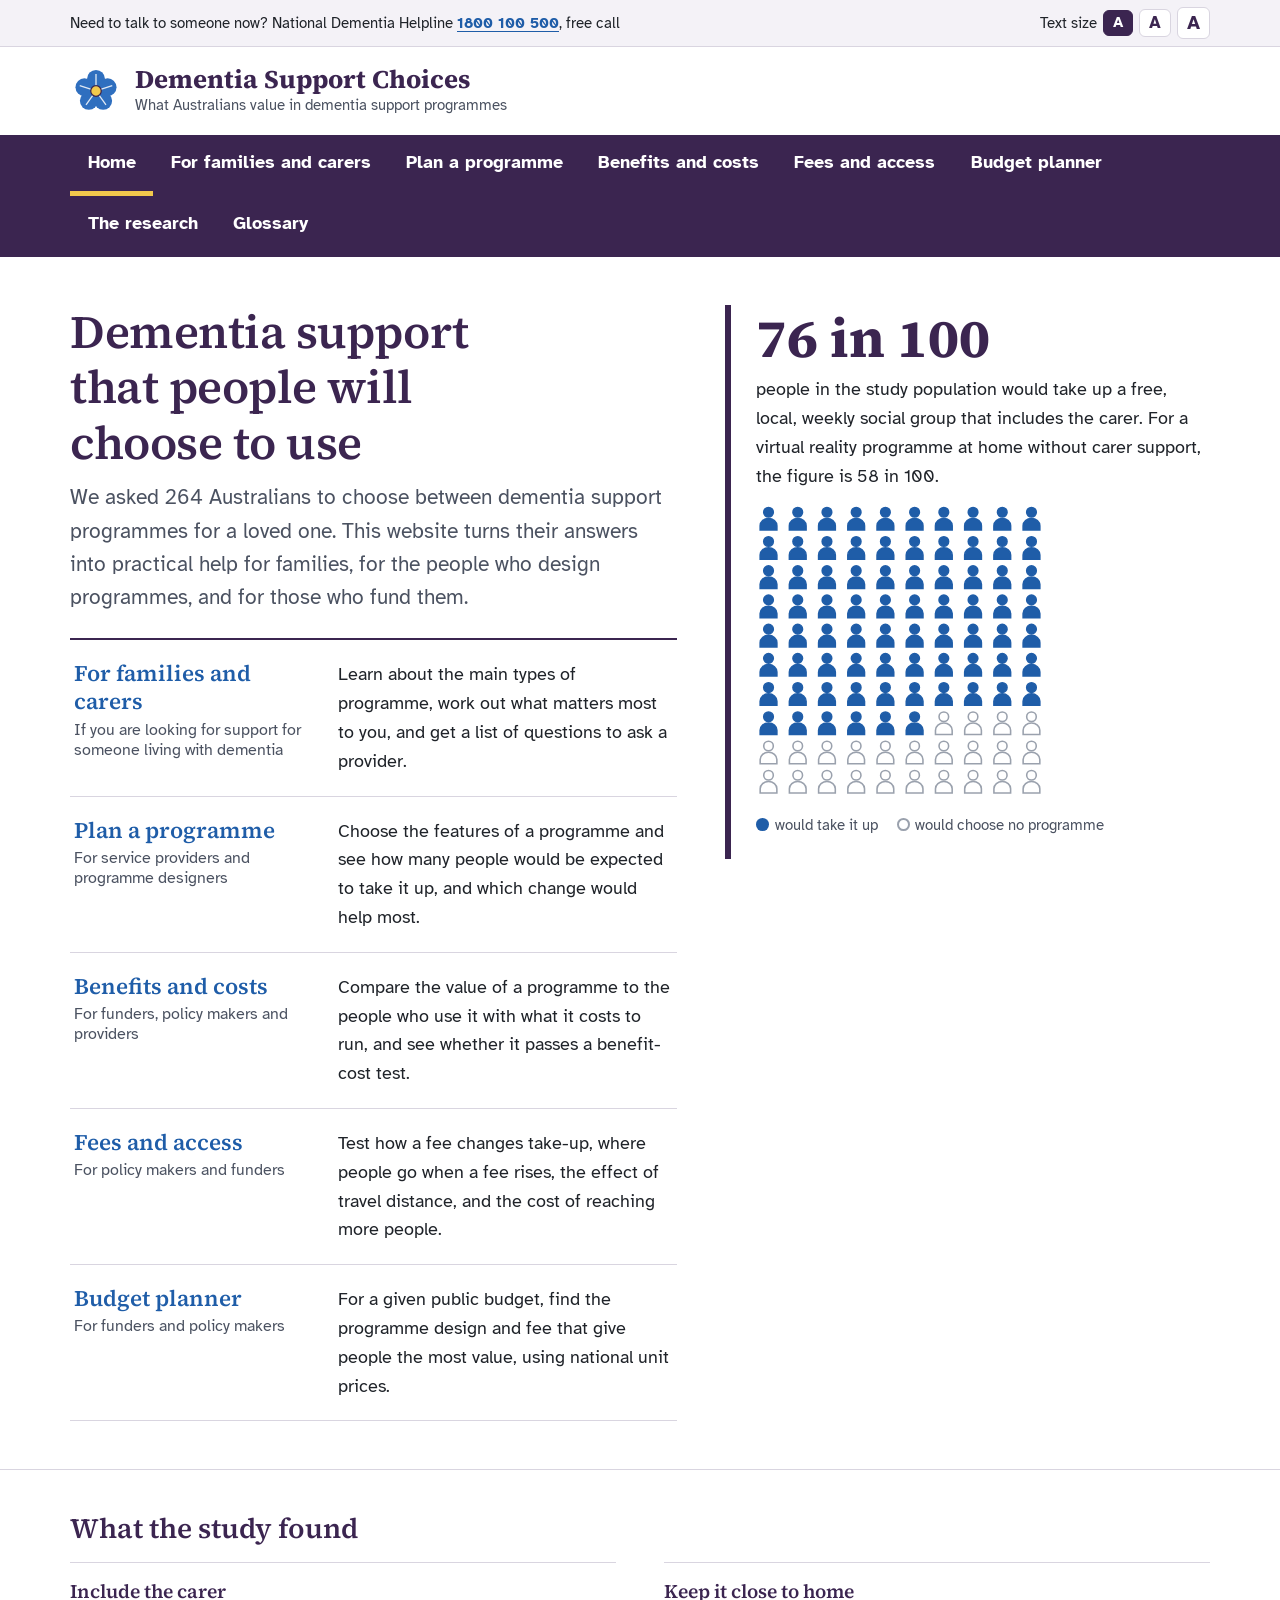
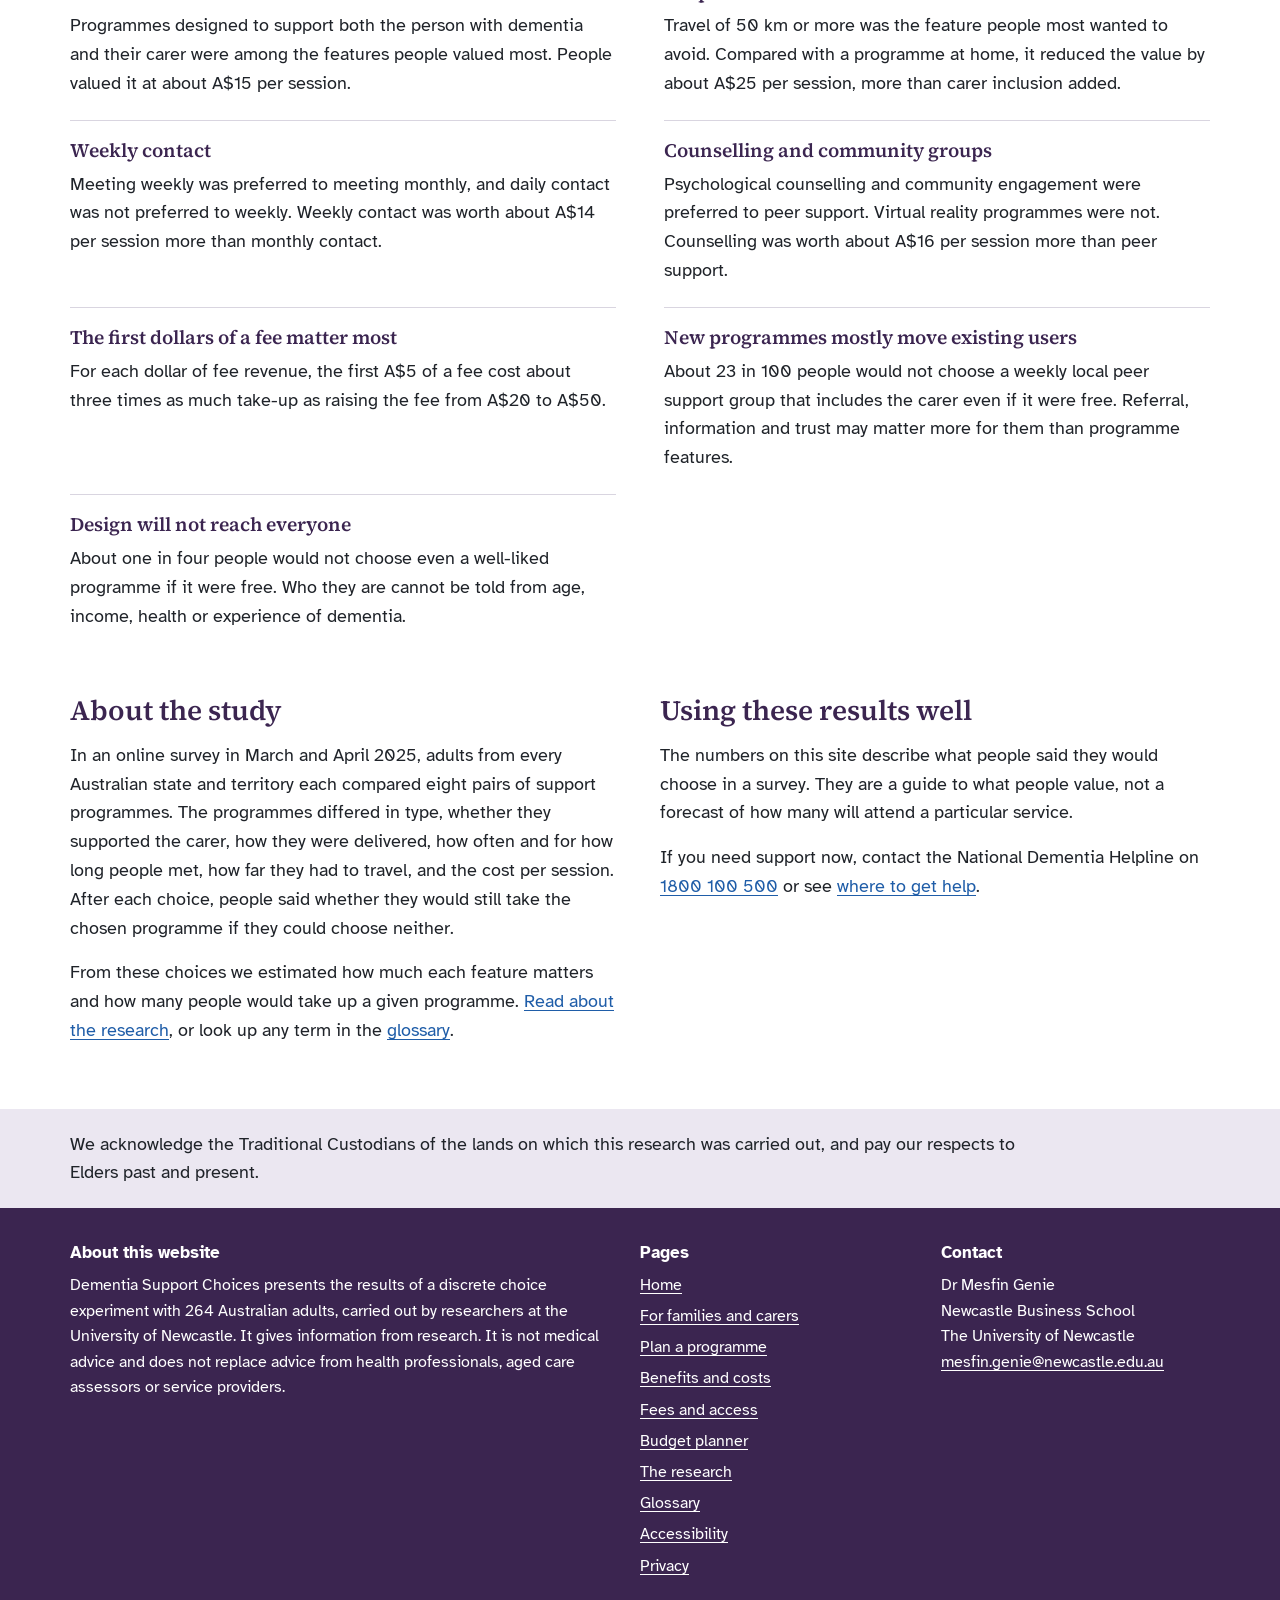
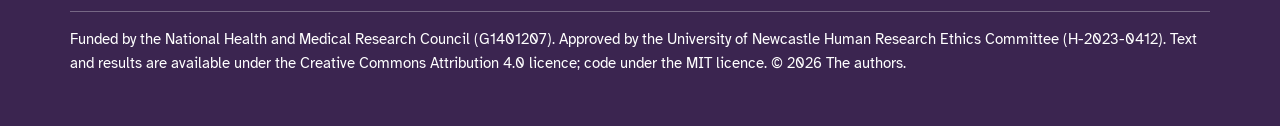
==== commit 8ac4602d: "Add files via upload" ====
--- a/index.html
+++ b/index.html
@@ -58,6 +58,7 @@
         <li><a href="plan.html">Plan a programme</a></li>
         <li><a href="value.html">Benefits and costs</a></li>
         <li><a href="fees.html">Fees and access</a></li>
+        <li><a href="budget.html">Budget planner</a></li>
         <li><a href="research.html">The research</a></li>
         <li><a href="glossary.html">Glossary</a></li>
       </ul>
@@ -75,6 +76,7 @@
             <li><a href="plan.html"><span class="path-title">Plan a programme<span class="path-who">For service providers and programme designers</span></span><span>Choose the features of a programme and see how many people would be expected to take it up, and which change would help most.</span></a></li>
             <li><a href="value.html"><span class="path-title">Benefits and costs<span class="path-who">For funders, policy makers and providers</span></span><span>Compare the value of a programme to the people who use it with what it costs to run, and see whether it passes a benefit-cost test.</span></a></li>
             <li><a href="fees.html"><span class="path-title">Fees and access<span class="path-who">For policy makers and funders</span></span><span>Test how a fee changes take-up, where people go when a fee rises, the effect of travel distance, and the cost of reaching more people.</span></a></li>
+            <li><a href="budget.html"><span class="path-title">Budget planner<span class="path-who">For funders and policy makers</span></span><span>For a given public budget, find the programme design and fee that give people the most value, using national unit prices.</span></a></li>
           </ul>
         </div>
         <div class="hero-figure" aria-live="polite">
@@ -92,8 +94,9 @@
         <div class="finding"><h3>Keep it close to home</h3><p>Travel of 50 km or more was the feature people most wanted to avoid.</p></div>
         <div class="finding"><h3>Weekly contact</h3><p>Meeting weekly was preferred to meeting monthly, and daily contact was not preferred to weekly.</p></div>
         <div class="finding"><h3>Counselling and community groups</h3><p>Psychological counselling and community engagement were preferred to peer support. Virtual reality programmes were not.</p></div>
-        <div class="finding"><h3>The first dollars of a fee matter most</h3><p>Moving from free to a small fee reduced the appeal of a programme about as much as moving from A$20 to A$50 per session.</p></div>
-        <div class="finding"><h3>Design will not reach everyone</h3><p>About one in five people would not choose a programme even if it were free, whatever its features.</p></div>
+        <div class="finding"><h3>The first dollars of a fee matter most</h3><p>For each dollar of fee revenue, the first A$5 of a fee cost about three times as much take-up as raising the fee from A$20 to A$50.</p></div>
+        <div class="finding"><h3>New programmes mostly move existing users</h3><p>When a new programme is added, most of the people who take it up would otherwise have used another programme, not no support at all.</p></div>
+        <div class="finding"><h3>Design will not reach everyone</h3><p>About one in four people would not choose even a well-liked programme if it were free. Who they are cannot be told from age, income, health or experience of dementia.</p></div>
       </div>
       <div class="twocol">
         <div class="prose">
@@ -128,6 +131,7 @@
           <li><a href="plan.html">Plan a programme</a></li>
           <li><a href="value.html">Benefits and costs</a></li>
           <li><a href="fees.html">Fees and access</a></li>
+          <li><a href="budget.html">Budget planner</a></li>
           <li><a href="research.html">The research</a></li>
           <li><a href="glossary.html">Glossary</a></li>
           <li><a href="accessibility.html">Accessibility</a></li>
--- a/assets/css/site.css
+++ b/assets/css/site.css
@@ -462,3 +462,5 @@
 @media (max-width: 640px) {
   .stats:has(> .stat:nth-child(4):last-child) { grid-template-columns: minmax(0, 1fr); }
 }
+
+fieldset.field > label { display: block; font-weight: 400; margin: 0.15rem 0; }
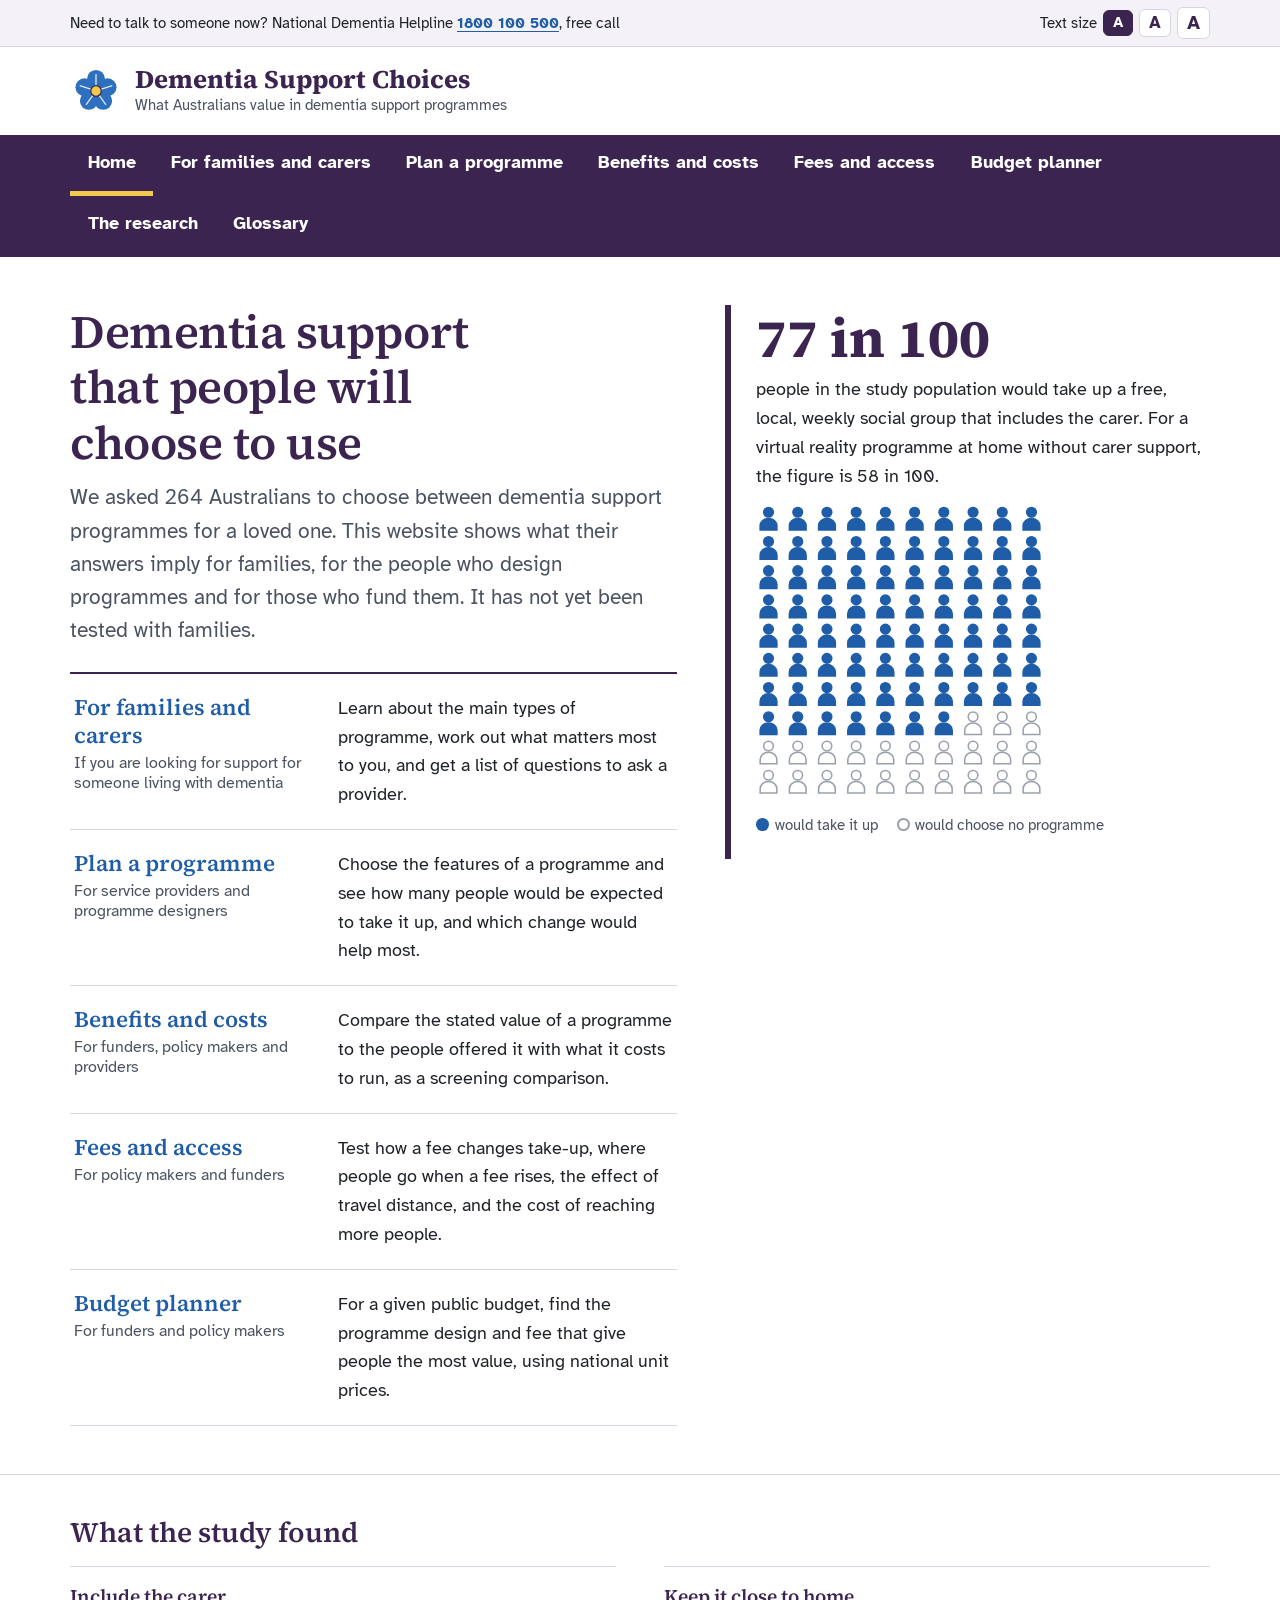
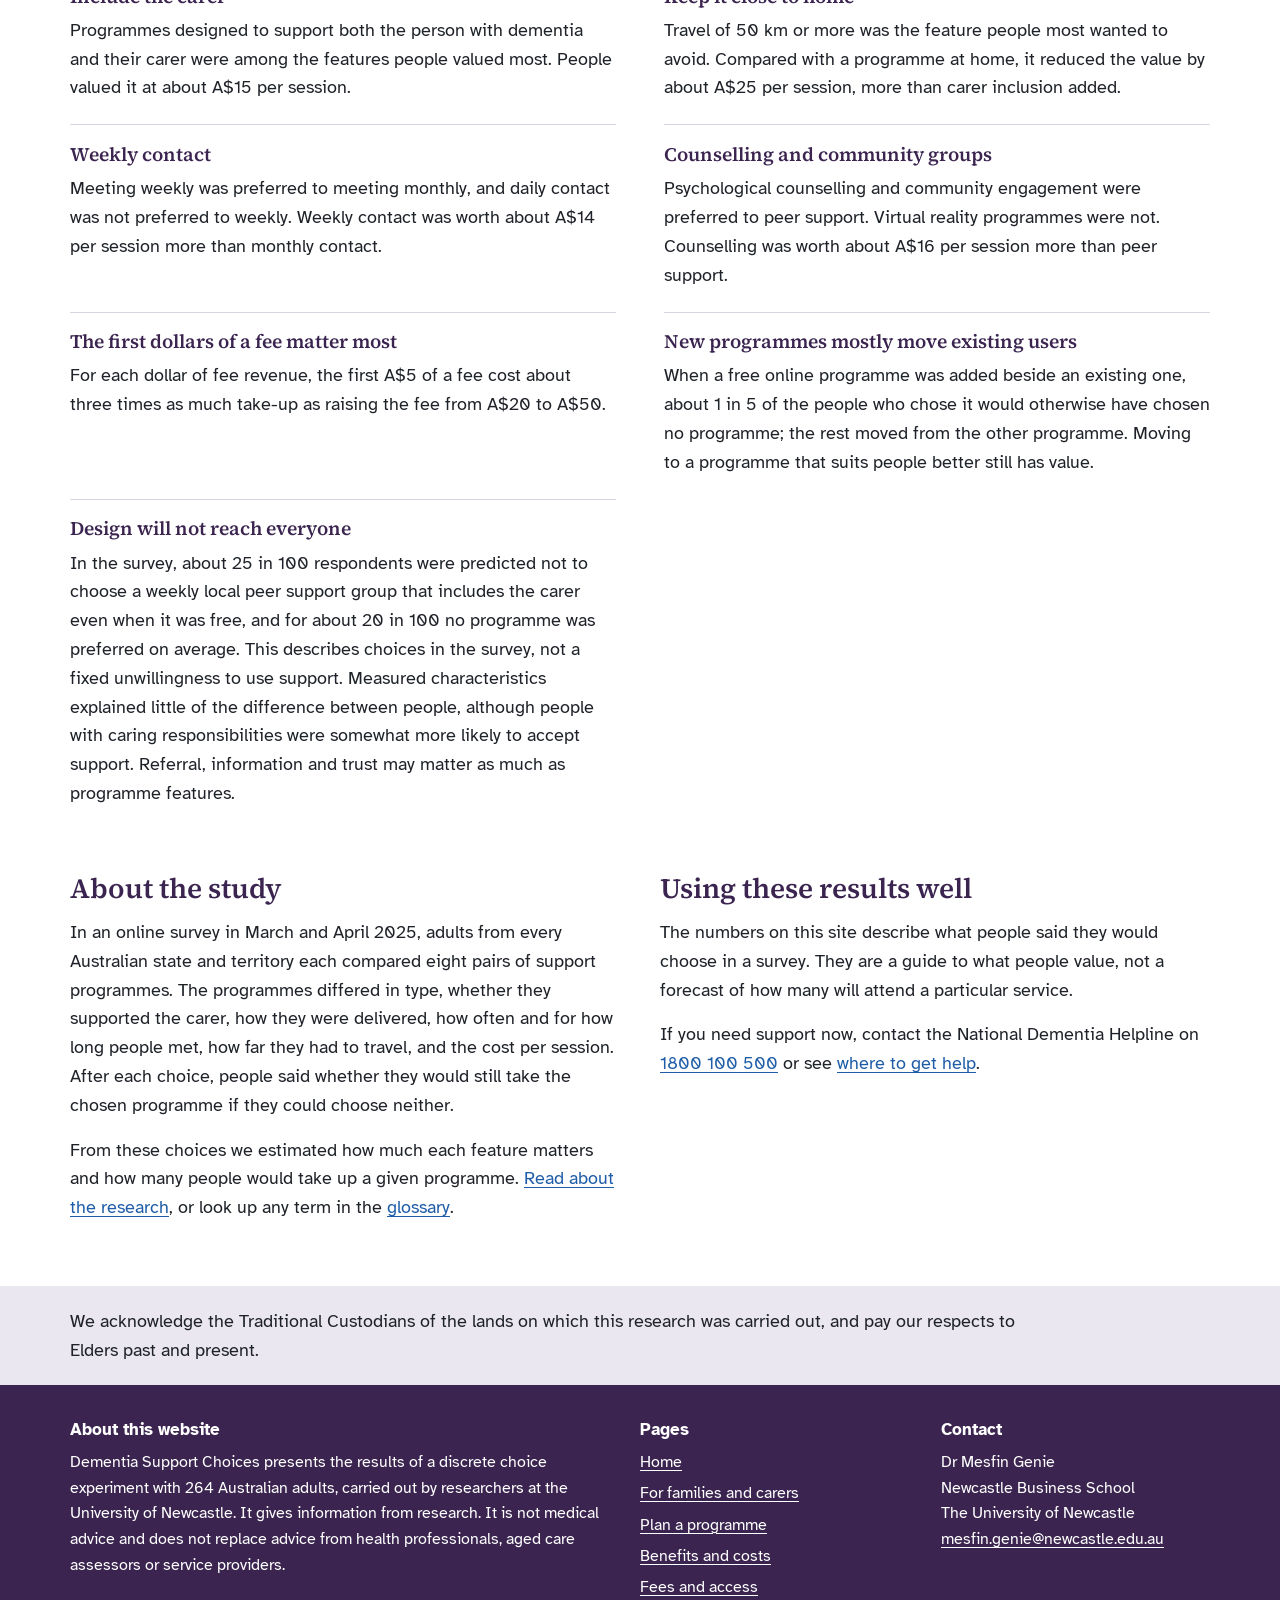
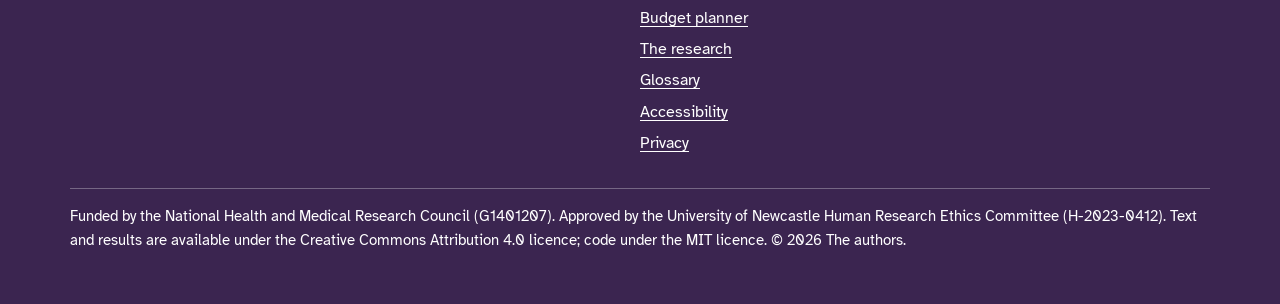
==== commit 93a0480d: "Add files via upload" ====
--- a/index.html
+++ b/index.html
@@ -70,11 +70,11 @@
       <div class="wrap">
         <div>
           <h1>Dementia support that people will choose to use</h1>
-          <p class="lead">We asked 264 Australians to choose between dementia support programmes for a loved one. This website turns their answers into practical help for families, for the people who design programmes, and for those who fund them.</p>
+          <p class="lead">We asked 264 Australians to choose between dementia support programmes for a loved one. This website shows what their answers imply for families, for the people who design programmes and for those who fund them. It has not yet been tested with families.</p>
           <ul class="paths">
             <li><a href="families.html"><span class="path-title">For families and carers<span class="path-who">If you are looking for support for someone living with dementia</span></span><span>Learn about the main types of programme, work out what matters most to you, and get a list of questions to ask a provider.</span></a></li>
             <li><a href="plan.html"><span class="path-title">Plan a programme<span class="path-who">For service providers and programme designers</span></span><span>Choose the features of a programme and see how many people would be expected to take it up, and which change would help most.</span></a></li>
-            <li><a href="value.html"><span class="path-title">Benefits and costs<span class="path-who">For funders, policy makers and providers</span></span><span>Compare the value of a programme to the people who use it with what it costs to run, and see whether it passes a benefit-cost test.</span></a></li>
+            <li><a href="value.html"><span class="path-title">Benefits and costs<span class="path-who">For funders, policy makers and providers</span></span><span>Compare the stated value of a programme to the people offered it with what it costs to run, as a screening comparison.</span></a></li>
             <li><a href="fees.html"><span class="path-title">Fees and access<span class="path-who">For policy makers and funders</span></span><span>Test how a fee changes take-up, where people go when a fee rises, the effect of travel distance, and the cost of reaching more people.</span></a></li>
             <li><a href="budget.html"><span class="path-title">Budget planner<span class="path-who">For funders and policy makers</span></span><span>For a given public budget, find the programme design and fee that give people the most value, using national unit prices.</span></a></li>
           </ul>
@@ -95,8 +95,8 @@
         <div class="finding"><h3>Weekly contact</h3><p>Meeting weekly was preferred to meeting monthly, and daily contact was not preferred to weekly.</p></div>
         <div class="finding"><h3>Counselling and community groups</h3><p>Psychological counselling and community engagement were preferred to peer support. Virtual reality programmes were not.</p></div>
         <div class="finding"><h3>The first dollars of a fee matter most</h3><p>For each dollar of fee revenue, the first A$5 of a fee cost about three times as much take-up as raising the fee from A$20 to A$50.</p></div>
-        <div class="finding"><h3>New programmes mostly move existing users</h3><p>When a new programme is added, most of the people who take it up would otherwise have used another programme, not no support at all.</p></div>
-        <div class="finding"><h3>Design will not reach everyone</h3><p>About one in four people would not choose even a well-liked programme if it were free. Who they are cannot be told from age, income, health or experience of dementia.</p></div>
+        <div class="finding"><h3>New programmes mostly move existing users</h3><p>When a free online programme was added beside an existing one, about 1 in 5 of the people who chose it would otherwise have chosen no programme; the rest moved from the other programme. Moving to a programme that suits people better still has value.</p></div>
+        <div class="finding"><h3>Design will not reach everyone</h3><p>In the survey, about one in four respondents were predicted not to choose a well-liked programme even when it was free. This describes the choices in the survey, not a fixed unwillingness to use support. Measured characteristics explained little of the difference between people, although people with caring responsibilities were somewhat more likely to accept support.</p></div>
       </div>
       <div class="twocol">
         <div class="prose">
--- a/assets/css/site.css
+++ b/assets/css/site.css
@@ -332,6 +332,7 @@
 .light-green { color: #155f3c; border-color: #1e7a4f; background: #e7f4ec; } .light-green::before { background: #1e7a4f; }
 .light-amber { color: #6e4800; border-color: #e0a100; background: #fdf3d9; } .light-amber::before { background: #f2b705; }
 .light-red { color: #8c1d17; border-color: #b3261e; background: #fbe9e7; } .light-red::before { background: #b3261e; }
+.light-neutral { color: #1f3f6b; border-color: #5b7aa6; background: #eef3fa; } .light-neutral::before { background: #5b7aa6; }
 .verdict { border: 2px solid var(--line); border-left-width: 10px; border-radius: var(--radius); padding: 1.1rem 1.3rem; margin: 0 0 1.2rem; }
 .verdict h3 { margin: 0.5rem 0 0.4rem; }
 .verdict p:last-child { margin-bottom: 0; }
